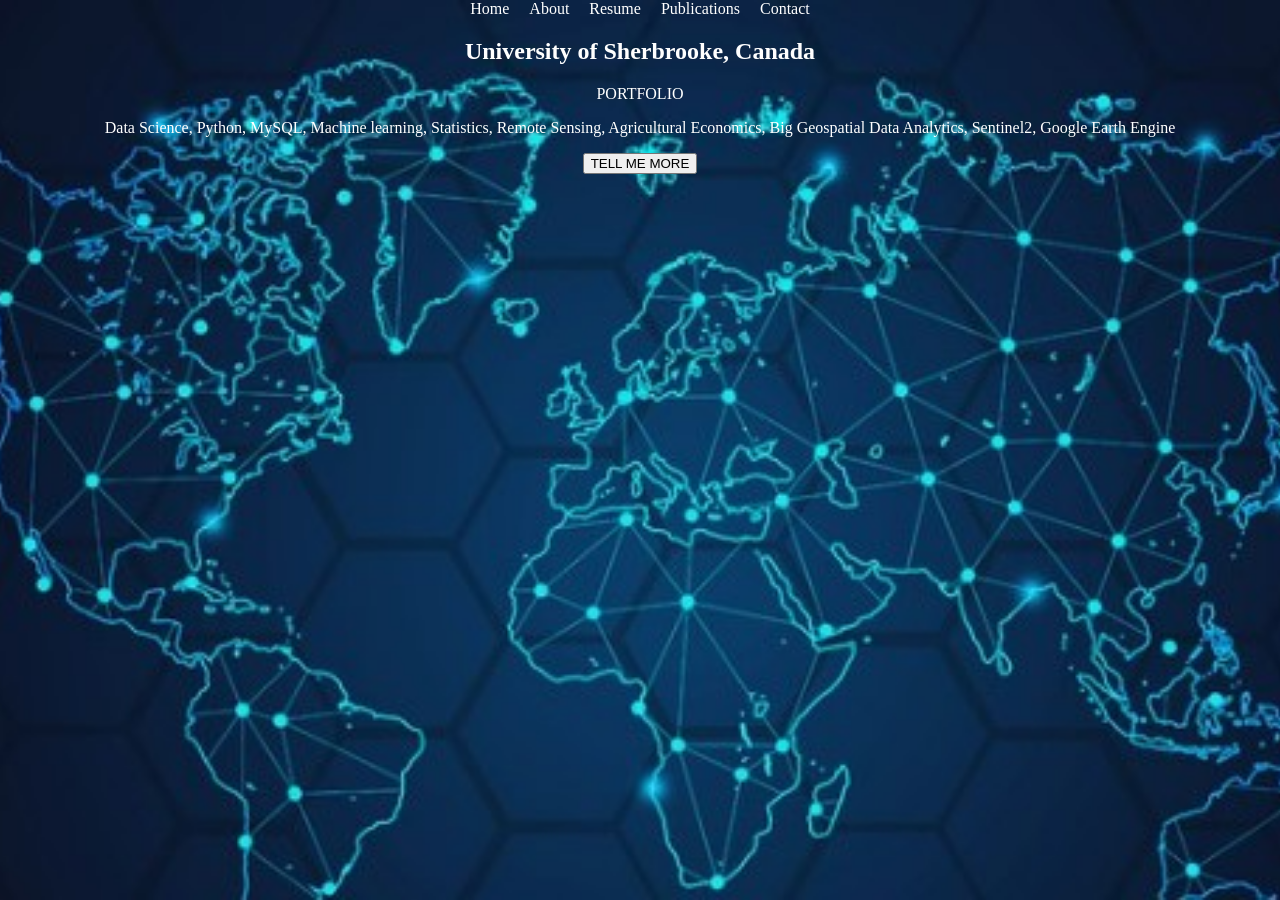
==== about.html @ 20da3c01 "Newpage" ====
<!DOCTYPE html>
<html lang="en">
<head>
    <meta charset="UTF-8">
    <meta name="viewport" content="width=device-width, initial-scale=1.0">
    <title>Data Science</title>
    <link rel="stylesheet" href="style.css">
    <style>
        body, html {
            margin: 0;
            padding: 0;
            width: 100%;
            height: 100%;
            background: url('images/pic02.jpg') no-repeat center center fixed;
            background-size: cover;
        }
        nav {
            display: flex;
            justify-content: center;
            width: 100%;
        }
        .nav-logo, .nav-links {
            display: flex;
        }
        .nav-links {
            gap: 20px;
        }
        .nav-links a {
            text-decoration: none;
            color: white; /* Change as needed for visibility against the background */
        }
        .hero {
            text-align: center;
            margin-top: 20px;
            color: white; /* Change as needed for visibility against the background */
        }
        *, *::before, *::after {
            box-sizing: border-box;
        }
    </style>
</head>
<body>
    <header>
        <nav>
            <div class="nav-logo"><a href="#"></a></div>
            <div class="nav-links">
                <a href="about.html">Home</a>
                <a href="index.html">About</a>
                <a href="resume.html">Resume</a>
                <a href="publications.html">Publications</a>
                <a href="contact.html">Contact</a>
            </div>
        </nav>
    </header>
    <section id="home">
        <div class="hero">
            <h1>University of Sherbrooke, Canada</h1>
            <p>PORTFOLIO</p>
            <p>Data Science, Python, MySQL, Machine learning, Statistics, Remote Sensing, Agricultural Economics, Big Geospatial Data Analytics, Sentinel2, Google Earth Engine</p>
            <button>TELL ME MORE</button>
        </div>
    </section>
    <!-- <footer>
        <p>Copyright &copy; 2023 Noé Carème Fouotsa Manfouo</p>
    </footer> -->
</body>
</html>
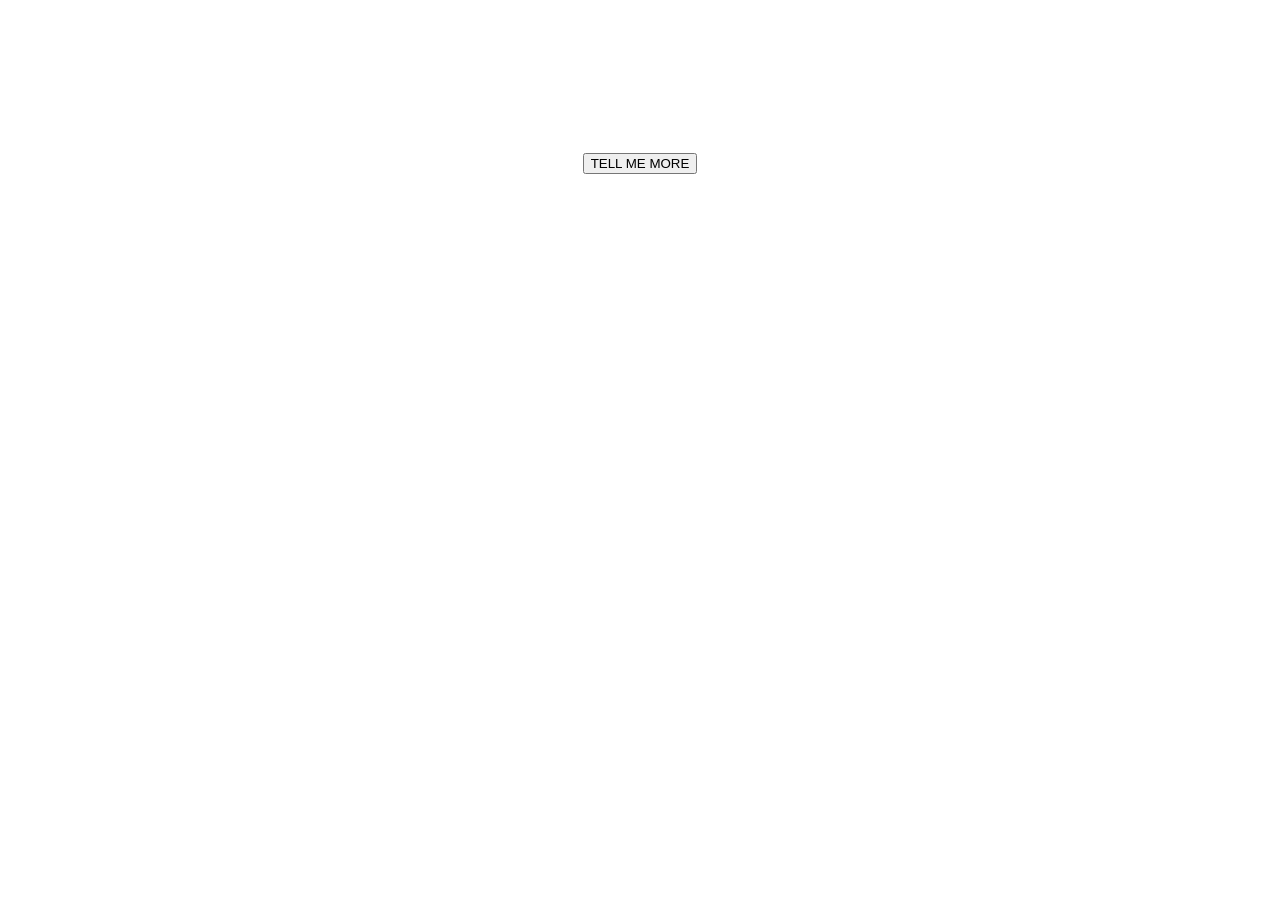
==== commit c57731a4: "newpage" ====
--- a/about.html
+++ b/about.html
@@ -11,7 +11,7 @@
             padding: 0;
             width: 100%;
             height: 100%;
-            background: url('images/pic02.jpg') no-repeat center center fixed;
+            background: url('images/.jpg') no-repeat center center fixed;
             background-size: cover;
         }
         nav {
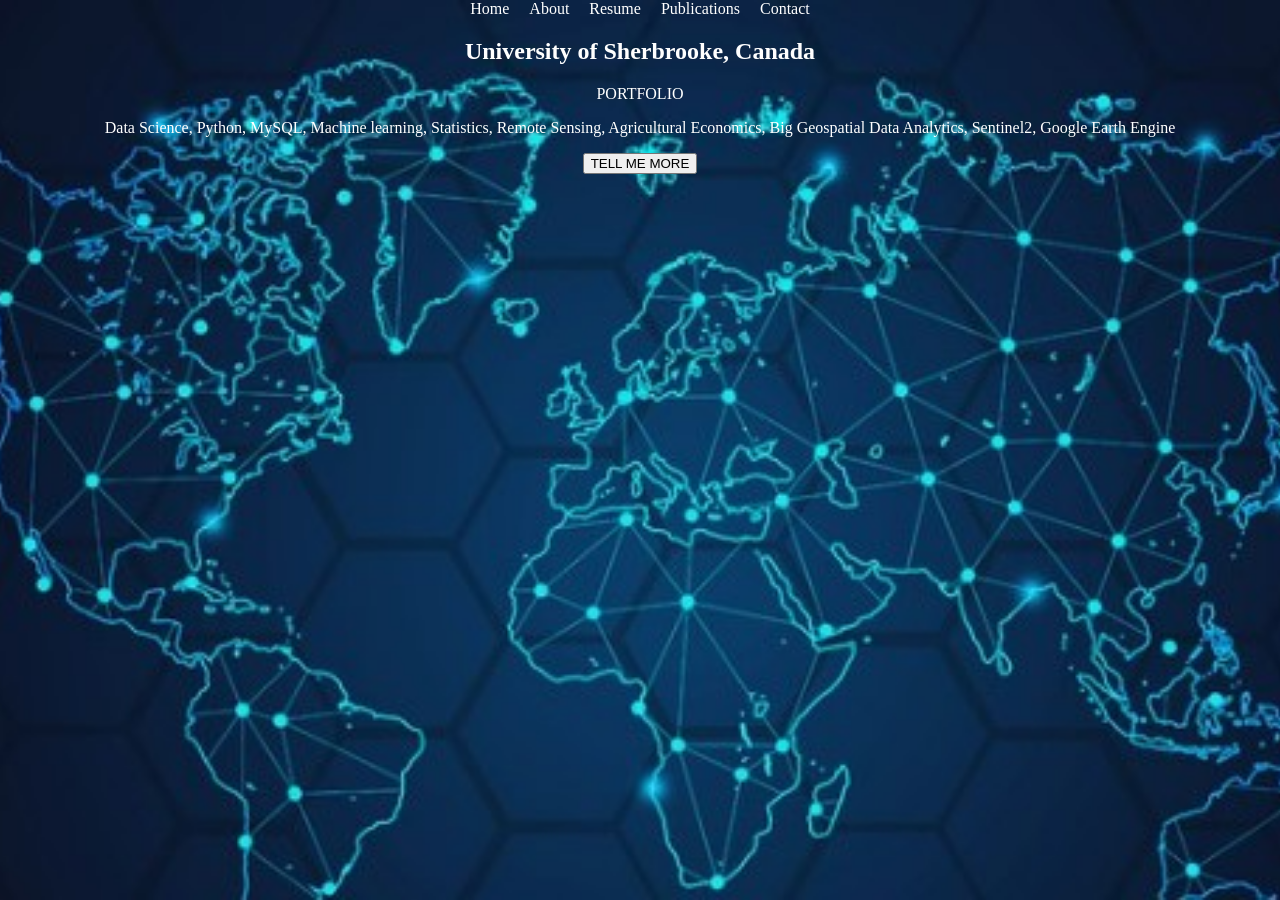
==== commit ac9b4dc6: "newpage" ====
--- a/about.html
+++ b/about.html
@@ -1,43 +1,55 @@
 <!DOCTYPE html>
 <html lang="en">
 <head>
-    <meta charset="UTF-8">
-    <meta name="viewport" content="width=device-width, initial-scale=1.0">
-    <title>Data Science</title>
-    <link rel="stylesheet" href="style.css">
-    <style>
-        body, html {
-            margin: 0;
-            padding: 0;
-            width: 100%;
-            height: 100%;
-            background: url('images/.jpg') no-repeat center center fixed;
-            background-size: cover;
-        }
-        nav {
-            display: flex;
-            justify-content: center;
-            width: 100%;
-        }
-        .nav-logo, .nav-links {
-            display: flex;
-        }
-        .nav-links {
-            gap: 20px;
-        }
-        .nav-links a {
-            text-decoration: none;
-            color: white; /* Change as needed for visibility against the background */
-        }
-        .hero {
-            text-align: center;
-            margin-top: 20px;
-            color: white; /* Change as needed for visibility against the background */
-        }
-        *, *::before, *::after {
-            box-sizing: border-box;
-        }
-    </style>
+    <head>
+        <meta charset="UTF-8">
+        <meta name="viewport" content="width=device-width, initial-scale=1.0">
+        <title>Data Science</title>
+        <link rel="stylesheet" href="style.css">
+        <style>
+            body, html {
+                margin: 0;
+                padding: 0;
+                width: 100%;
+                height: 100%;
+                background: url('images/pic02.jpg') no-repeat center center fixed;
+                background-size: cover;
+            }
+            nav {
+                display: flex;
+                justify-content: center;
+                width: 100%;
+            }
+            .nav-logo, .nav-links {
+                display: flex;
+            }
+            .nav-links {
+                gap: 20px;
+            }
+            .nav-links a {
+                text-decoration: none;
+                color: white; /* Change as needed for visibility against the background */
+            }
+            .hero {
+                text-align: center;
+                margin-top: 20px;
+                color: white; /* Change as needed for visibility against the background */
+            }
+            *, *::before, *::after {
+                box-sizing: border-box;
+            }
+            .row {
+                display: flex;
+            }
+            .column {
+                flex: 50%;
+                padding: 5px;
+            }
+            img {
+                border-radius: 50%;
+                width: 200px; /* Adjust width as necessary */
+            }
+        </style>
 </head>
 <body>
     <header>
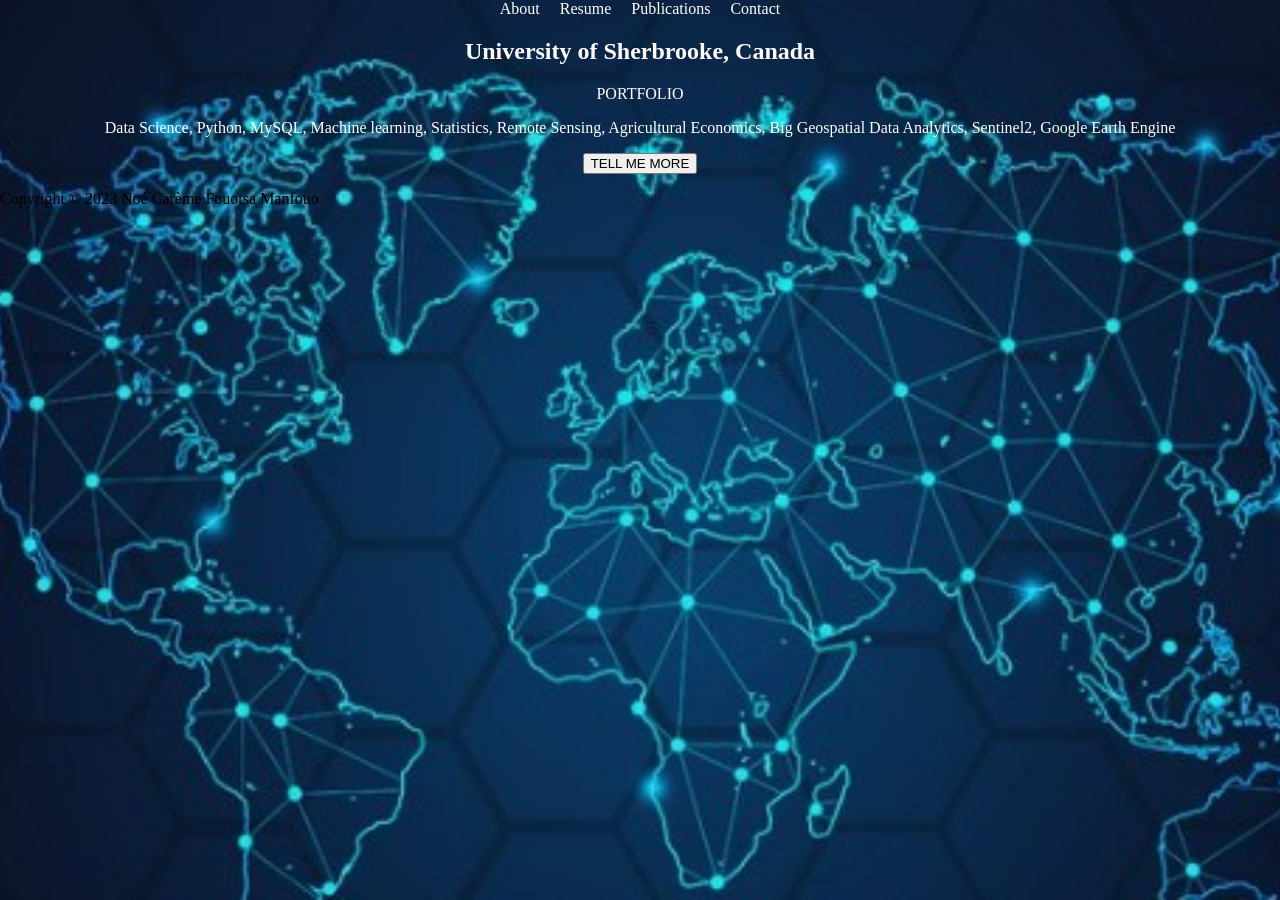
==== commit ddc42aff: "newpage" ====
--- a/about.html
+++ b/about.html
@@ -1,63 +1,50 @@
 <!DOCTYPE html>
 <html lang="en">
 <head>
-    <head>
-        <meta charset="UTF-8">
-        <meta name="viewport" content="width=device-width, initial-scale=1.0">
-        <title>Data Science</title>
-        <link rel="stylesheet" href="style.css">
-        <style>
-            body, html {
-                margin: 0;
-                padding: 0;
-                width: 100%;
-                height: 100%;
-                background: url('images/pic02.jpg') no-repeat center center fixed;
-                background-size: cover;
-            }
-            nav {
-                display: flex;
-                justify-content: center;
-                width: 100%;
-            }
-            .nav-logo, .nav-links {
-                display: flex;
-            }
-            .nav-links {
-                gap: 20px;
-            }
-            .nav-links a {
-                text-decoration: none;
-                color: white; /* Change as needed for visibility against the background */
-            }
-            .hero {
-                text-align: center;
-                margin-top: 20px;
-                color: white; /* Change as needed for visibility against the background */
-            }
-            *, *::before, *::after {
-                box-sizing: border-box;
-            }
-            .row {
-                display: flex;
-            }
-            .column {
-                flex: 50%;
-                padding: 5px;
-            }
-            img {
-                border-radius: 50%;
-                width: 200px; /* Adjust width as necessary */
-            }
-        </style>
+    <meta charset="UTF-8">
+    <meta name="viewport" content="width=device-width, initial-scale=1.0">
+    <title>Data Science</title>
+    <link rel="stylesheet" href="style.css">
+    <style>
+        body, html {
+            margin: 0;
+            padding: 0;
+            width: 100%;
+            height: 100%;
+            background: url('images/pic02.jpg') no-repeat center center fixed;
+            background-size: cover;
+        }
+        nav {
+            display: flex;
+            justify-content: center;
+            width: 100%;
+        }
+        .nav-logo, .nav-links {
+            display: flex;
+        }
+        .nav-links {
+            gap: 20px;
+        }
+        .nav-links a {
+            text-decoration: none;
+            color: white; /* Change as needed for visibility against the background */
+        }
+        .hero {
+            text-align: center;
+            margin-top: 20px;
+            color: white; /* Change as needed for visibility against the background */
+        }
+        *, *::before, *::after {
+            box-sizing: border-box;
+        }
+    </style>
 </head>
 <body>
     <header>
         <nav>
             <div class="nav-logo"><a href="#"></a></div>
             <div class="nav-links">
-                <a href="about.html">Home</a>
-                <a href="index.html">About</a>
+                <a href="about.html">About</a>
                 <a href="resume.html">Resume</a>
                 <a href="publications.html">Publications</a>
                 <a href="contact.html">Contact</a>
@@ -72,8 +59,8 @@
             <button>TELL ME MORE</button>
         </div>
     </section>
-    <!-- <footer>
+    <footer>
         <p>Copyright &copy; 2023 Noé Carème Fouotsa Manfouo</p>
-    </footer> -->
+    </footer>
 </body>
 </html>
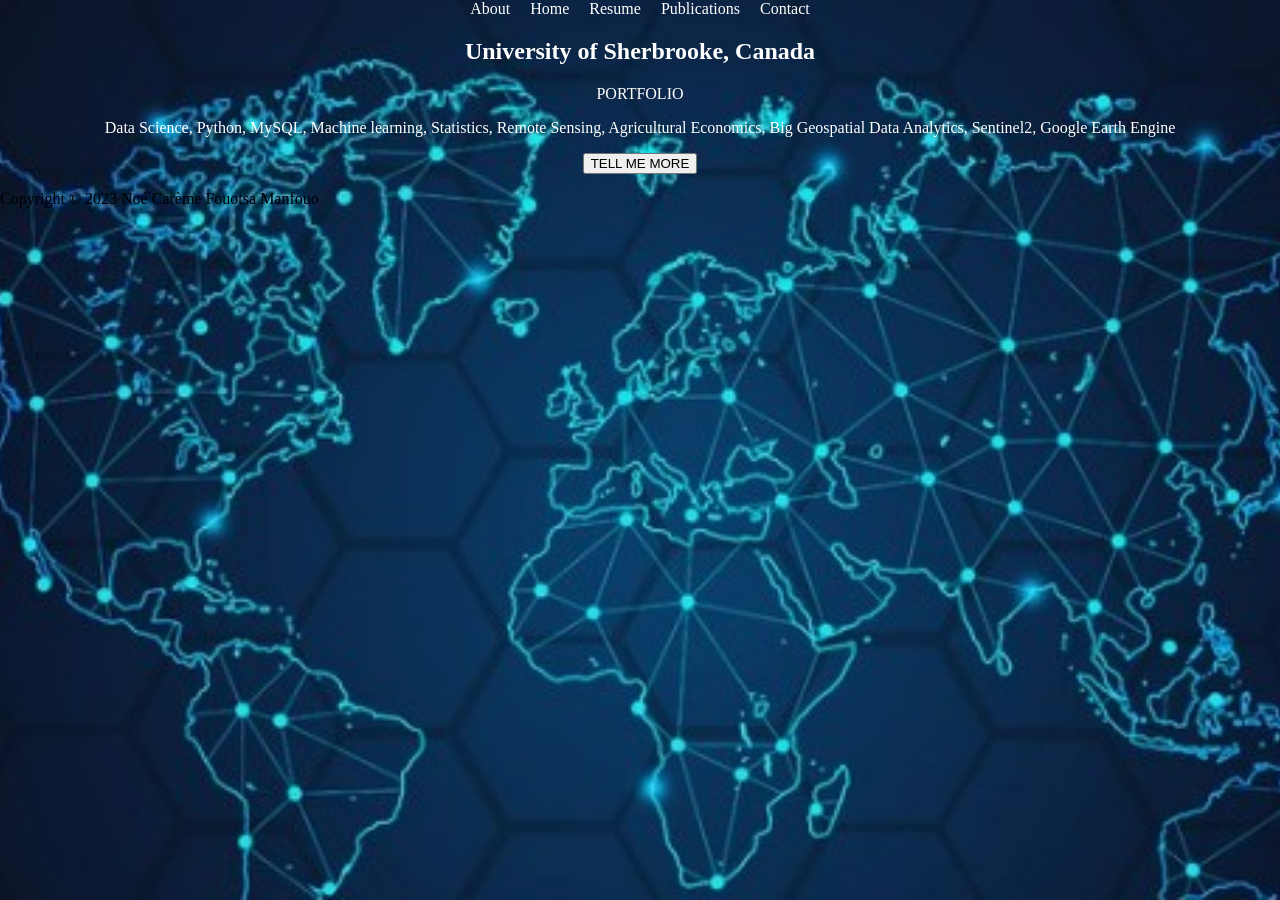
==== commit 85ff3e09: "newpage" ====
--- a/about.html
+++ b/about.html
@@ -45,6 +45,7 @@
             <div class="nav-logo"><a href="#"></a></div>
             <div class="nav-links">
                 <a href="about.html">About</a>
+                <a href="index.html">Home</a>
                 <a href="resume.html">Resume</a>
                 <a href="publications.html">Publications</a>
                 <a href="contact.html">Contact</a>
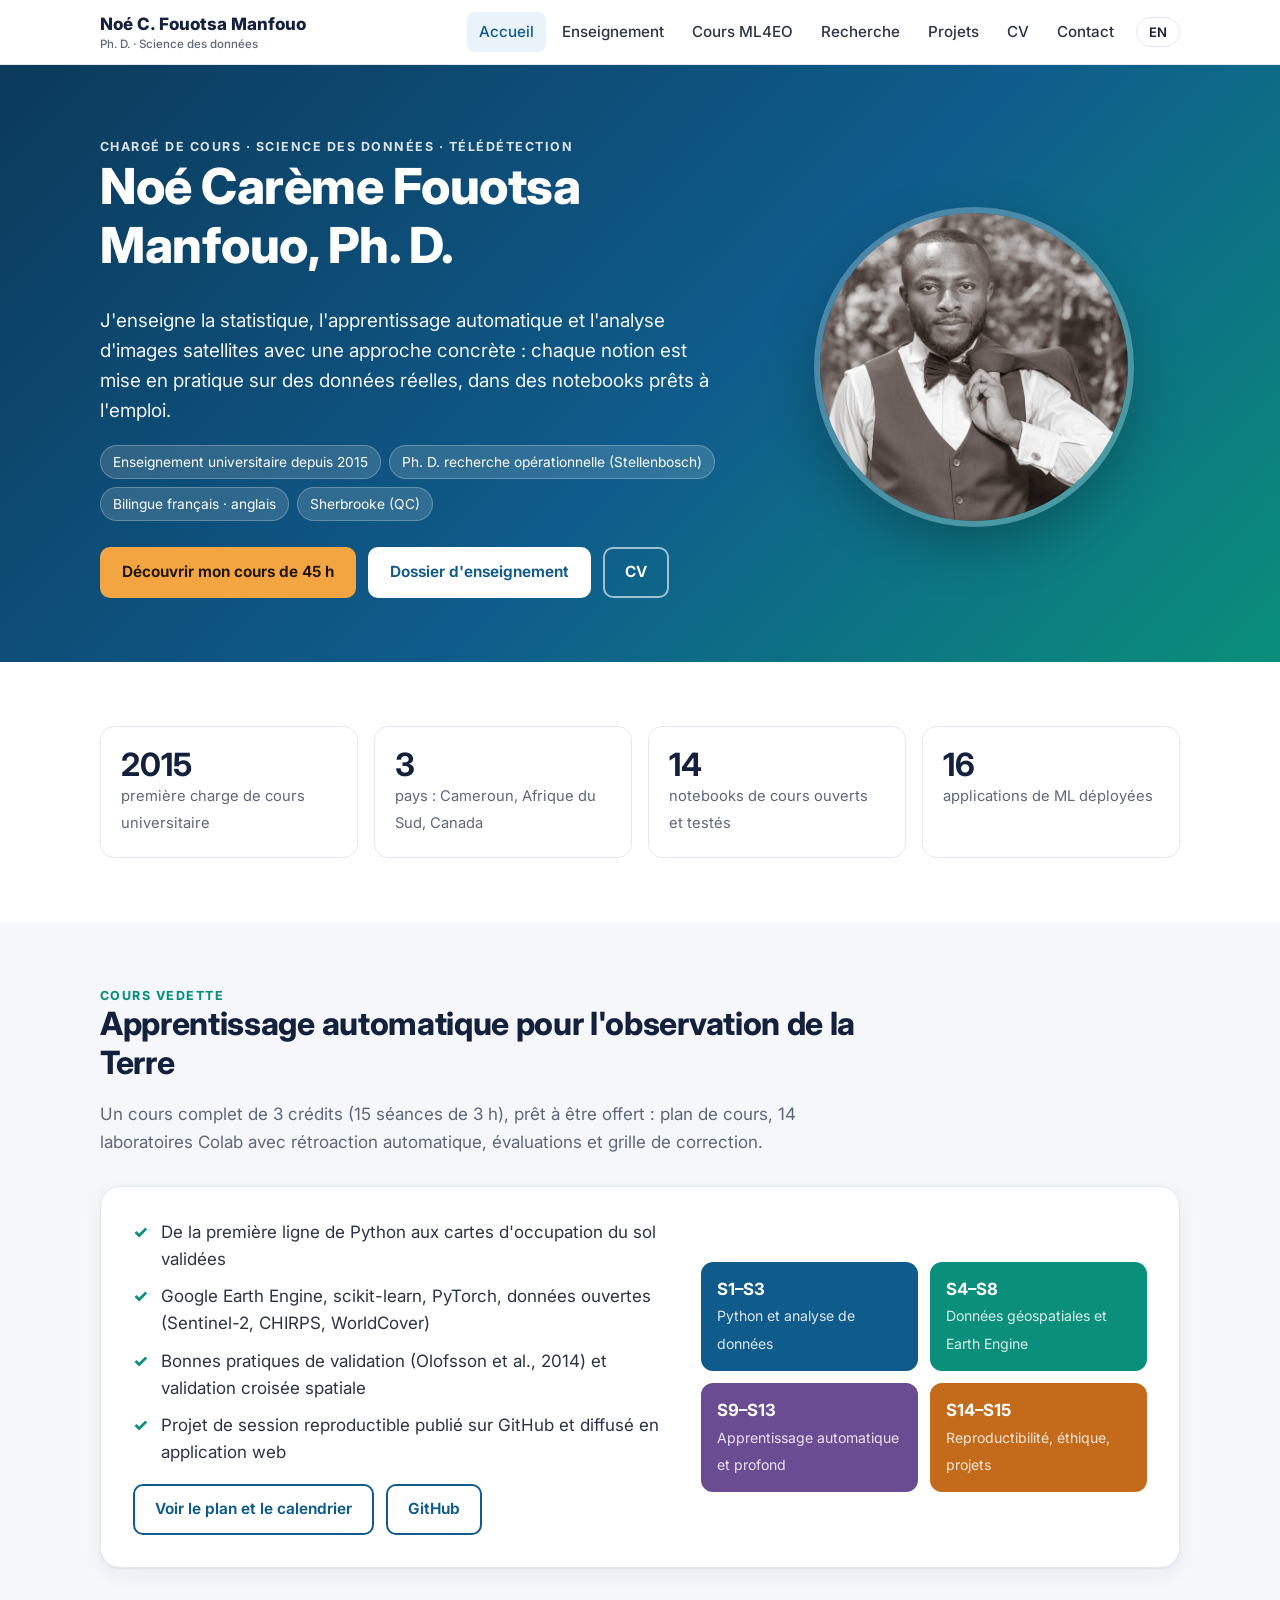
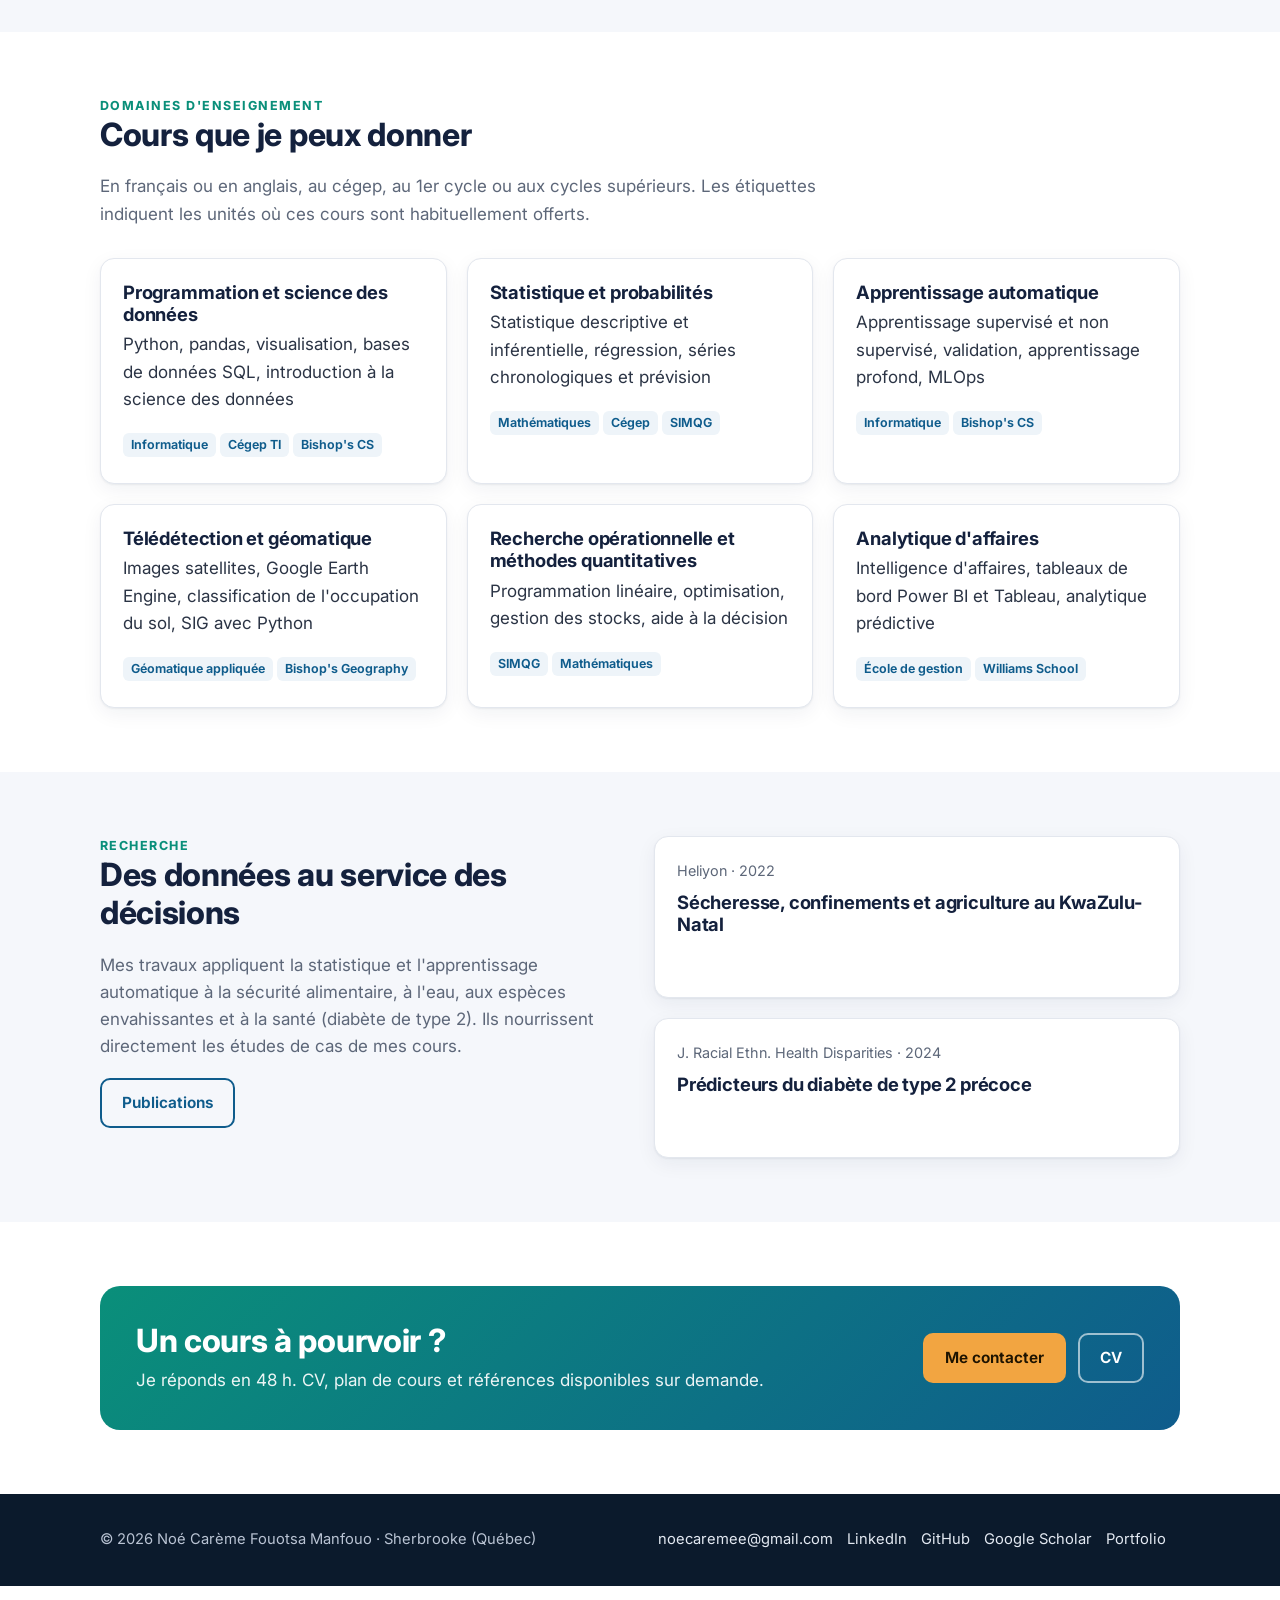
==== commit 46fe0da7: "Redesign as bilingual teaching showcase: teaching portfolio, ML4EO course page, research, projects, " ====
--- a/about.html
+++ b/about.html
@@ -1,67 +1 @@
-<!DOCTYPE html>
-<html lang="en">
-<head>
-    <meta charset="UTF-8">
-    <meta name="viewport" content="width=device-width, initial-scale=1.0">
-    <title>Data Science</title>
-    <link rel="stylesheet" href="style.css">
-    <style>
-        body, html {
-            margin: 0;
-            padding: 0;
-            width: 100%;
-            height: 100%;
-            background: url('images/pic02.jpg') no-repeat center center fixed;
-            background-size: cover;
-        }
-        nav {
-            display: flex;
-            justify-content: center;
-            width: 100%;
-        }
-        .nav-logo, .nav-links {
-            display: flex;
-        }
-        .nav-links {
-            gap: 20px;
-        }
-        .nav-links a {
-            text-decoration: none;
-            color: white; /* Change as needed for visibility against the background */
-        }
-        .hero {
-            text-align: center;
-            margin-top: 20px;
-            color: white; /* Change as needed for visibility against the background */
-        }
-        *, *::before, *::after {
-            box-sizing: border-box;
-        }
-    </style>
-</head>
-<body>
-    <header>
-        <nav>
-            <div class="nav-logo"><a href="#"></a></div>
-            <div class="nav-links">
-                <a href="about.html">About</a>
-                <a href="index.html">Home</a>
-                <a href="resume.html">Resume</a>
-                <a href="publications.html">Publications</a>
-                <a href="contact.html">Contact</a>
-            </div>
-        </nav>
-    </header>
-    <section id="home">
-        <div class="hero">
-            <h1>University of Sherbrooke, Canada</h1>
-            <p>PORTFOLIO</p>
-            <p>Data Science, Python, MySQL, Machine learning, Statistics, Remote Sensing, Agricultural Economics, Big Geospatial Data Analytics, Sentinel2, Google Earth Engine</p>
-            <button>TELL ME MORE</button>
-        </div>
-    </section>
-    <footer>
-        <p>Copyright &copy; 2023 Noé Carème Fouotsa Manfouo</p>
-    </footer>
-</body>
-</html>+<!doctype html><html><head><meta charset="utf-8"><meta http-equiv="refresh" content="0; url=index.html"><link rel="canonical" href="https://noe2019.github.io/index.html"><title>Redirection</title></head><body><a href="index.html">index.html</a></body></html>
